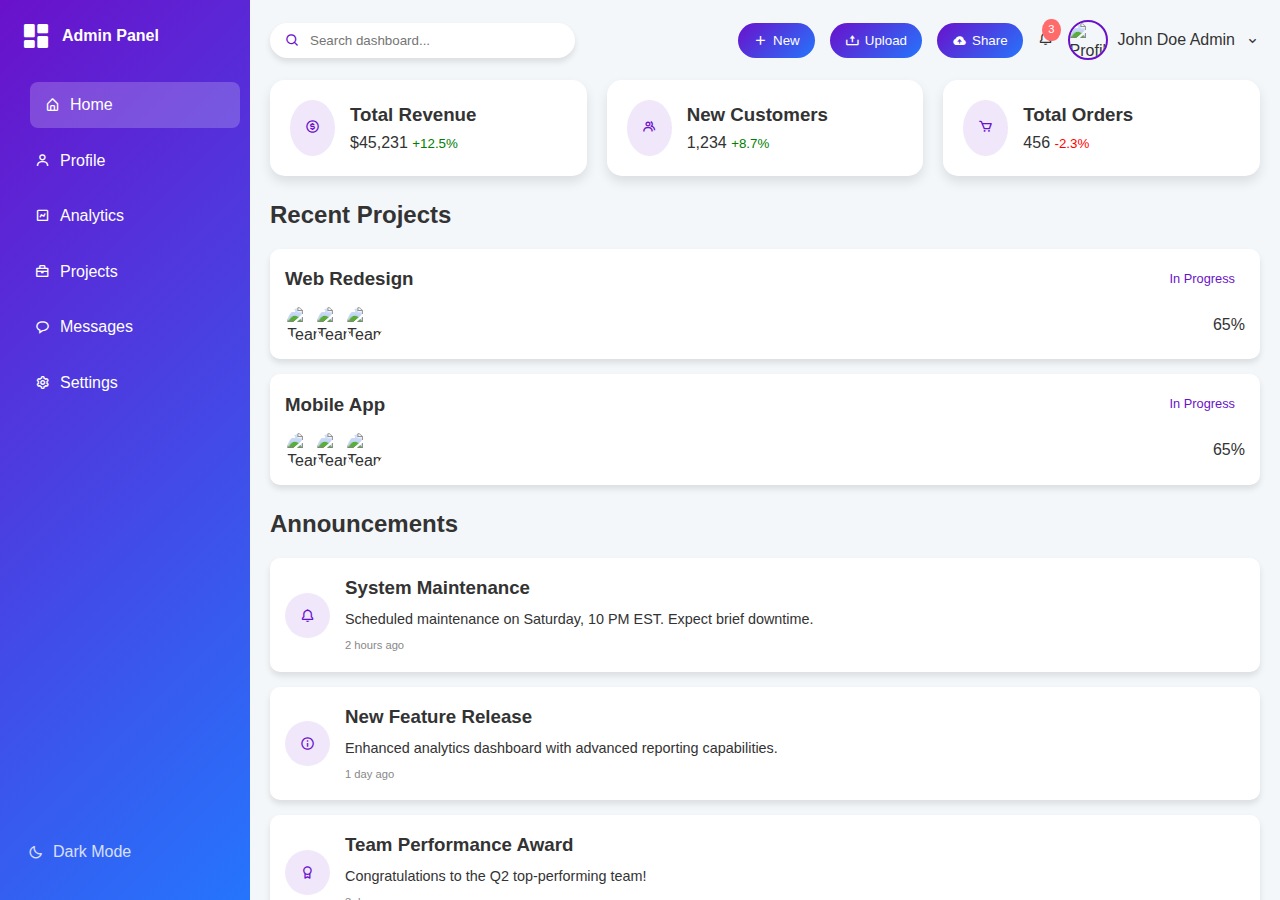
==== index.html @ b75e37fe "Added sidebar navigation menu, header with user's name and options for notifications and actions" ====
<!DOCTYPE html>
<html lang="en">
<head>
    <meta charset="UTF-8">
    <meta name="viewport" content="width=device-width, initial-scale=1.0">
    <title>Admin Dashboard</title>
    <link href='https://unpkg.com/boxicons@2.1.4/css/boxicons.min.css' rel='stylesheet'>
    <link rel="stylesheet" href="./assets/styles/styles.css">
</head>
<body>
    <div class="dashboard-container">
        <!-- Mobile Menu Toggle -->
        <div class="mobile-menu-toggle" aria-label="Open Menu">
            <i class='bx bx-menu'></i>
        </div>

        <!-- Sidebar Navigation -->
        <aside class="sidebar">
            <div class="sidebar-close" aria-label="Close Menu">
                <i id="x-button" class='bx bx-x'></i>
            </div>
            <div class="logo-container">
                <div class="logo">
                    <i class='bx bxs-dashboard'></i>
                    <span>Admin Panel</span>
                </div>
            </div>
            <nav>
                <ul>
                    <li class="active" data-section="home">
                        <a href="#home">
                            <i class='bx bx-home-alt'></i>
                            <span>Home</span>
                        </a>
                    </li>
                    <li data-section="profile">
                        <a href="#profile">
                            <i class='bx bx-user'></i>
                            <span>Profile</span>
                        </a>
                    </li>
                    <li data-section="analytics">
                        <a href="#analytics">
                            <i class='bx bx-chart'></i>
                            <span>Analytics</span>
                        </a>
                    </li>
                    <li data-section="projects">
                        <a href="#projects">
                            <i class='bx bx-briefcase'></i>
                            <span>Projects</span>
                        </a>
                    </li>
                    <li data-section="messages">
                        <a href="#messages">
                            <i class='bx bx-message-rounded'></i>
                            <span>Messages</span>
                        </a>
                    </li>
                    <li data-section="settings">
                        <a href="#settings">
                            <i class='bx bx-cog'></i>
                            <span>Settings</span>
                        </a>
                    </li>
                </ul>
            </nav>
            <div class="sidebar-footer">
                <div class="theme-toggle">
                    <i class='bx bx-moon'></i>
                    <span>Dark Mode</span>
                </div>
            </div>
        </aside>

        <!-- Main Content -->
        <main class="main-content">
            <header>
                <div class="header-left">
                    <div class="search-wrapper">
                        <i class='bx bx-search'></i>
                        <input type="text" placeholder="Search dashboard...">
                    </div>
                </div>
                <div class="header-right">
                    <div class="quick-actions">
                        <button class="action-btn create-btn">
                            <i class='bx bx-plus'></i>
                            <span>New</span>
                        </button>
                        <button class="action-btn create-btn">
                            <i class='bx bx-upload'></i>
                            <span>Upload</span>
                        </button>
                        <button class="action-btn create-btn">
                            <i class='bx bxs-cloud-upload'></i>
                            <span>Share</span>
                        </button>
                        <div class="notifications-wrapper">
                            <div class="notifications-icon">
                                <i class='bx bx-bell'></i>
                                <span class="notification-badge">3</span>
                            </div>
                        </div>
                    </div>
                    <div class="profile-wrapper">
                        <img src="https://images.pexels.com/photos/3609457/pexels-photo-3609457.jpeg?auto=compress&cs=tinysrgb&w=600" alt="Profile" class="profile-img">
                        <div class="profile-details">
                            <span class="profile-name">John Doe</span>
                            <span class="profile-role">Admin</span>
                        </div>
                        <i class='bx bx-chevron-down profile-dropdown'></i>
                    </div>
                </div>
            </header>

            <div class="dashboard-grid">
                <section class="stats-overview">
                    <div class="stat-card">
                        <div class="stat-icon">
                            <i class='bx bx-dollar-circle'></i>
                        </div>
                        <div class="stat-content">
                            <h3>Total Revenue</h3>
                            <span class="stat-number">$45,231</span>
                            <small class="stat-change positive">+12.5%</small>
                        </div>
                    </div>
                    <div class="stat-card">
                        <div class="stat-icon">
                            <i class='bx bx-group'></i>
                        </div>
                        <div class="stat-content">
                            <h3>New Customers</h3>
                            <span class="stat-number">1,234</span>
                            <small class="stat-change positive">+8.7%</small>
                        </div>
                    </div>
                    <div class="stat-card">
                        <div class="stat-icon">
                            <i class='bx bx-cart'></i>
                        </div>
                        <div class="stat-content">
                            <h3>Total Orders</h3>
                            <span class="stat-number">456</span>
                            <small class="stat-change negative">-2.3%</small>
                        </div>
                    </div>
                </section>

                <section class="recent-projects">
                    <h2>Recent Projects</h2>
                    <div class="project-list">
                        <div class="project-card">
                            <div class="project-header">
                                <h3>Web Redesign</h3>
                                <span class="project-status in-progress">In Progress</span>
                            </div>
                            <div class="project-details">
                                <div class="project-team">
                                    <img class="project-team-img" src="https://images.pexels.com/photos/9558713/pexels-photo-9558713.jpeg?auto=compress&cs=tinysrgb&w=600" alt="Team Member">
                                    <img class="project-team-img" src="https://images.pexels.com/photos/5748620/pexels-photo-5748620.jpeg?auto=compress&cs=tinysrgb&w=600" alt="Team Member">
                                    <img class="project-team-img" src="https://images.pexels.com/photos/7946266/pexels-photo-7946266.jpeg?auto=compress&cs=tinysrgb&w=600" alt="Team Member">
                                </div>
                                <div class="project-progress">
                                    <div class="progress-bar" style="width: 65%;"></div>
                                    <span>65%</span>
                                </div>
                            </div>
                        </div>
                        <div class="project-card">
                            <div class="project-header">
                                <h3>Mobile App</h3>
                                <span class="project-status in-progress">In Progress</span>
                            </div>
                            <div class="project-details">
                                <div class="project-team">
                                    <img class="project-team-img" src="https://images.pexels.com/photos/9558713/pexels-photo-9558713.jpeg?auto=compress&cs=tinysrgb&w=600" alt="Team Member">
                                    <img class="project-team-img" src="https://images.pexels.com/photos/5748620/pexels-photo-5748620.jpeg?auto=compress&cs=tinysrgb&w=600" alt="Team Member">
                                    <img class="project-team-img" src="https://images.pexels.com/photos/7946266/pexels-photo-7946266.jpeg?auto=compress&cs=tinysrgb&w=600" alt="Team Member">
                                </div>
                                <div class="project-progress">
                                    <div class="progress-bar" style="width: 65%;"></div>
                                    <span>65%</span>
                                </div>
                            </div>
                        </div>
                        <!-- More project cards -->
                    </div>
                </section>

                <section class="announcements">
                    <h2>Announcements</h2>
                    <div class="announcements-list">
                        <div class="announcement-card">
                            <div class="announcement-icon">
                                <i class='bx bx-bell'></i>
                            </div>
                            <div class="announcement-content">
                                <h3>System Maintenance</h3>
                                <p>Scheduled maintenance on Saturday, 10 PM EST. Expect brief downtime.</p>
                                <small>2 hours ago</small>
                            </div>
                        </div>
                        <div class="announcement-card">
                            <div class="announcement-icon">
                                <i class='bx bx-info-circle'></i>
                            </div>
                            <div class="announcement-content">
                                <h3>New Feature Release</h3>
                                <p>Enhanced analytics dashboard with advanced reporting capabilities.</p>
                                <small>1 day ago</small>
                            </div>
                        </div>
                        <div class="announcement-card">
                            <div class="announcement-icon">
                                <i class='bx bx-award'></i>
                            </div>
                            <div class="announcement-content">
                                <h3>Team Performance Award</h3>
                                <p>Congratulations to the Q2 top-performing team!</p>
                                <small>3 days ago</small>
                            </div>
                        </div>
                    </div>
                </section>

                <section class="trending-items">
                    <h2>Trending Items</h2>
                    <div class="trending-list">
                        <div class="trending-card">
                            <img src="https://images.pexels.com/photos/12899524/pexels-photo-12899524.jpeg?auto=compress&cs=tinysrgb&w=600" alt="Trending Item" class="trending-image">
                            <div class="trending-details">
                                <h3>UX Design Course</h3>
                                <p>Most viewed learning resource this week</p>
                                <div class="trending-stats">
                                    <span><i class='bx bx-show'></i> 5.2K Views</span>
                                    <span><i class='bx bx-like'></i> 1.8K Likes</span>
                                </div>
                            </div>
                        </div>
                        <div class="trending-card">
                            <img src="https://images.pexels.com/photos/7974/pexels-photo.jpg?auto=compress&cs=tinysrgb&w=600" alt="Trending Item" class="trending-image">
                            <div class="trending-details">
                                <h3>Marketing Report</h3>
                                <p>Highest engagement this month</p>
                                <div class="trending-stats">
                                    <span><i class='bx bx-show'></i> 3.7K Views</span>
                                    <span><i class='bx bx-like'></i> 1.2K Likes</span>
                                </div>
                            </div>
                        </div>
                    </div>
                </section>
            </div>
        </main>
    </div>

    <script src="./assets/js/script.js"></script>
</body>
</html>
---- assets/styles/styles.css ----
:root {
  /* Color Palette */
  --primary-color: #6a11cb;
  --secondary-color: #2575fc;
  --accent-color: #ff6b6b;
  --bg-light: #f4f7fa;
  --bg-dark: #121212;
  --text-light: #333;
  --text-dark: #f0f0f0;
  --card-bg-light: white;
  --card-bg-dark: #1e1e1e;
  --border-color: #e0e0e0;
  
  /* Transitions */
  --transition-speed: 0.3s;
}

/* Reset and Base Styles */
* {
  margin: 0;
  padding: 0;
  box-sizing: border-box;
  outline: none;
  transition: all var(--transition-speed) ease;
}

body {
  font-family: 'Inter', 'Arial', sans-serif;
  background-color: var(--bg-light);
  color: var(--text-light);
  line-height: 1.6;
  overflow-x: hidden;
}

body.dark-mode {
  background-color: var(--bg-dark);
  color: var(--text-dark);
}

/* Dashboard Container */
.dashboard-container {
  display: grid;
  grid-template-columns: 250px 1fr;
  height: 100vh;
  max-width: 1920px;
  margin: 0 auto;
  overflow: hidden;
}

#x-button {
  font-size: 25px;
}

/* Mobile Menu Toggle */
.mobile-menu-toggle {
  display: none;
  position: fixed;
  top: 15px;
  left: 15px;
  z-index: 1100;
  background: linear-gradient(135deg, var(--primary-color), var(--secondary-color));
  color: white;
  padding: 12px;
  border-radius: 50%;
  box-shadow: 0 4px 6px rgba(0,0,0,0.2);
  cursor: pointer;
  transition: all var(--transition-speed) ease;
}

.mobile-menu-toggle:hover {
  transform: rotate(90deg);
  box-shadow: 0 6px 8px rgba(0,0,0,0.3);
}

/* Sidebar */
.sidebar {
  background: linear-gradient(135deg, var(--primary-color), var(--secondary-color));
  color: white;
  padding: 20px;
  display: flex;
  flex-direction: column;
  position: relative;
  transition: all var(--transition-speed) ease;
}

.sidebar-close {
  display: none;
  position: absolute;
  top: 15px;
  right: 15px;
  color: white;
  cursor: pointer;
  font-size: 1.5rem;
}

.logo-container {
  margin-bottom: 30px;
  display: flex;
  align-items: center;
}

.logo {
  display: flex;
  align-items: center;
  gap: 10px;
  font-weight: bold;
}

.logo i {
  font-size: 2rem;
}

/* Sidebar Navigation */
.sidebar nav ul {
  list-style: none;
  display: flex;
  flex-direction: column;
  gap: 10px;
}

.sidebar nav ul li {
  transition: all var(--transition-speed) ease;
}

.sidebar nav ul li a {
  display: flex;
  align-items: center;
  gap: 10px;
  color: white;
  text-decoration: none;
  padding: 10px 15px;
  border-radius: 8px;
  transition: all var(--transition-speed) ease;
}

.sidebar nav ul li.active a,
.sidebar nav ul li a:hover {
  background: rgba(255,255,255,0.2);
  transform: translateX(10px);
}

.sidebar-footer {
  margin-top: auto;
  padding: 15px 0;
  margin-left: 0.5rem;
}

.theme-toggle {
  display: flex;
  align-items: center;
  gap: 10px;
  cursor: pointer;
  opacity: 0.8;
  transition: opacity var(--transition-speed) ease;
}

.theme-toggle:hover {
  opacity: 1;
}

/* Main Content */
.main-content {
  background-color: var(--bg-light);
  padding: 20px;
  overflow-x: hidden;
}

/* Header */
header {
  display: flex;
  justify-content: space-between;
  align-items: center;
  margin-bottom: 20px;
  gap: 20px;
}

.header-left, .header-right {
  display: flex;
  align-items: center;
  gap: 15px;
}

.search-wrapper {
  display: flex;
  align-items: center;
  background: white;
  border-radius: 30px;
  padding: 10px 15px;
  box-shadow: 0 4px 6px rgba(0,0,0,0.1);
}

.search-wrapper i {
  margin-right: 10px;
  color: var(--primary-color);
}

.search-wrapper input {
  border: none;
  width: 250px;
}

.quick-actions {
  display: flex;
  align-items: center;
  flex-wrap: wrap;
  justify-content: center;
  gap: 15px;
  max-width: 600px;
  margin: 0 auto;
}

.create-btn {
  display: flex;
  align-items: center;
  gap: 5px;
  background: linear-gradient(135deg, var(--primary-color), var(--secondary-color));
  color: white;
  border: none;
  padding: 10px 15px;
  border-radius: 30px;
  cursor: pointer;
  transition: transform var(--transition-speed) ease;
}

.create-btn:hover {
  transform: translateY(-5px);
}

.bx {
  font-size: 15px;
}

.notifications-wrapper {
  position: relative;
}

.notifications-icon {
  position: relative;
  cursor: pointer;
}

.notification-badge {
  position: absolute;
  top: -8px;
  right: -8px;
  background-color: var(--accent-color);
  color: white;
  border-radius: 50%;
  padding: 2px 6px;
  font-size: 0.7rem;
}

.profile-wrapper {
  display: flex;
  align-items: center;
  gap: 10px;
  cursor: pointer;
}

.profile-img {
  border-radius: 50%;
  border: 2px solid var(--primary-color);
  width: 40px;
  height: 40px;
}

/* Dashboard Grid */
.dashboard-grid {
  display: grid;
  gap: 20px;
}

.stats-overview {
  display: grid;
  grid-template-columns: repeat(auto-fit, minmax(250px, 1fr));
  gap: 20px;
}

.stat-card {
  background: white;
  border-radius: 15px;
  padding: 20px;
  display: flex;
  align-items: center;
  gap: 15px;
  box-shadow: 0 6px 12px rgba(0,0,0,0.1);
  transition: transform var(--transition-speed) ease;
}

.stat-card:hover {
  transform: translateY(-10px);
}

.stat-icon {
  background: rgba(106, 17, 203, 0.1);
  color: var(--primary-color);
  padding: 15px;
  border-radius: 50%;
}

.stat-content {
  flex-grow: 1;
}

.stat-change.positive {
  color: green;
}

.stat-change.negative {
  color: red;
}

/* Recent Projects */
.recent-projects h2 {
  margin-bottom: 15px;
}

.project-list {
  display: grid;
  gap: 15px;
}

.project-card {
  background: white;
  border-radius: 10px;
  padding: 15px;
  box-shadow: 0 4px 6px rgba(0,0,0,0.1);
  transition: transform var(--transition-speed) ease;
}

.project-card:hover {
  transform: translateY(-10px);
}

.project-header {
  display: flex;
  justify-content: space-between;
  align-items: center;
  margin-bottom: 10px;
}

.project-status {
  padding: 5px 10px;
  border-radius: 20px;
  font-size: 0.8rem;
}

.project-status.in-progress {
  background-color: rgba(var(--primary-color), 0.1);
  color: var(--primary-color);
}

.project-details {
  display: flex;
  justify-content: space-between;
  align-items: center;
}

.project-team {
  display: flex;
}

.project-team img {
  border-radius: 50%;
  margin-right: -10px;
  border: 2px solid white;
}

.project-team-img {
  border-radius: 50%;
  margin-right: -10px;
  border: 2px solid white;
  width: 40px;
  height: 40px;
}

.project-progress {
  display: flex;
  align-items: center;
  gap: 10px;
}

.project-progress .progress-bar {
  width: 100px;
  height: 5px;
  background: var(--bg-light);
  border-radius: 10px;
  overflow: hidden;
}

.project-progress .progress-bar::after {
  content: '';
  display: block;
  height: 100%;
  background: linear-gradient(135deg, var(--primary-color), var(--secondary-color));
}

/* Announcements Section */
.announcements h2,
.trending-items h2 {
  margin-bottom: 15px;
}

.announcements-list,
.trending-list {
  display: grid;
  gap: 15px;
}

.announcement-card {
  background: white;
  border-radius: 10px;
  padding: 15px;
  display: flex;
  align-items: center;
  gap: 15px;
  box-shadow: 0 4px 6px rgba(0,0,0,0.1);
  transition: transform var(--transition-speed) ease;
}

.announcement-card:hover {
  transform: translateY(-10px);
}

.announcement-icon {
  background: rgba(106, 17, 203, 0.1);
  color: var(--primary-color);
  padding: 15px;
  border-radius: 50%;
  display: flex;
  align-items: center;
  justify-content: center;
}

.announcement-content h3 {
  margin-bottom: 5px;
}

.announcement-content p {
  color: var(--text-light);
  font-size: 0.9rem;
}

.announcement-content small {
  color: #888;
  font-size: 0.7rem;
}

/* Trending Items Section */
.trending-card {
  background: white;
  border-radius: 10px;
  display: flex;
  align-items: center;
  gap: 15px;
  padding: 15px;
  box-shadow: 0 4px 6px rgba(0,0,0,0.1);
  transition: transform var(--transition-speed) ease;
}

.trending-card:hover {
  transform: translateY(-10px);
}

.trending-image {
  width: 80px;
  height: 80px;
  object-fit: cover;
  border-radius: 10px;
}

.trending-details h3 {
  margin-bottom: 5px;
}

.trending-details p {
  color: var(--text-light);
  font-size: 0.9rem;
  margin-bottom: 10px;
}

.trending-stats {
  display: flex;
  gap: 15px;
  color: #888;
  font-size: 0.8rem;
}

.trending-stats span {
  display: flex;
  align-items: center;
  gap: 5px;
}

.trending-stats i {
  color: var(--primary-color);
}

/* Responsive adjustments */
@media screen and (max-width: 1024px) {
  .dashboard-grid {
    grid-template-columns: 1fr;
  }
}

/* Responsive Design */
@media screen and (max-width: 1024px) {
  .dashboard-container {
    grid-template-columns: 1fr;
  }

  .sidebar {
    position: fixed;
    top: 0;
    left: -250px;
    width: 250px;
    height: 100vh;
    z-index: 1000;
    transition: left var(--transition-speed) ease;
  }

  .sidebar.active {
    left: 0;
  }

  .mobile-menu-toggle {
    display: block;
  }

  .sidebar-close {
    display: block;
  }

  header {
    flex-direction: column;
    align-items: stretch;
  }

  .header-right {
    flex-wrap: wrap;
    justify-content: space-between;
  }

  .search-wrapper input {
    width: 100%;
  }
  
  .search-wrapper {
    margin-left: 60px;
  }
}

/* Additional Animations */
@keyframes fadeIn {
  from { opacity: 0; transform: translateY(-20px); }
  to { opacity: 1; transform: translateY(0); }
}

@keyframes slideIn {
  from { opacity: 0; transform: translateX(-50px); }
  to { opacity: 1; transform: translateX(0); }
}
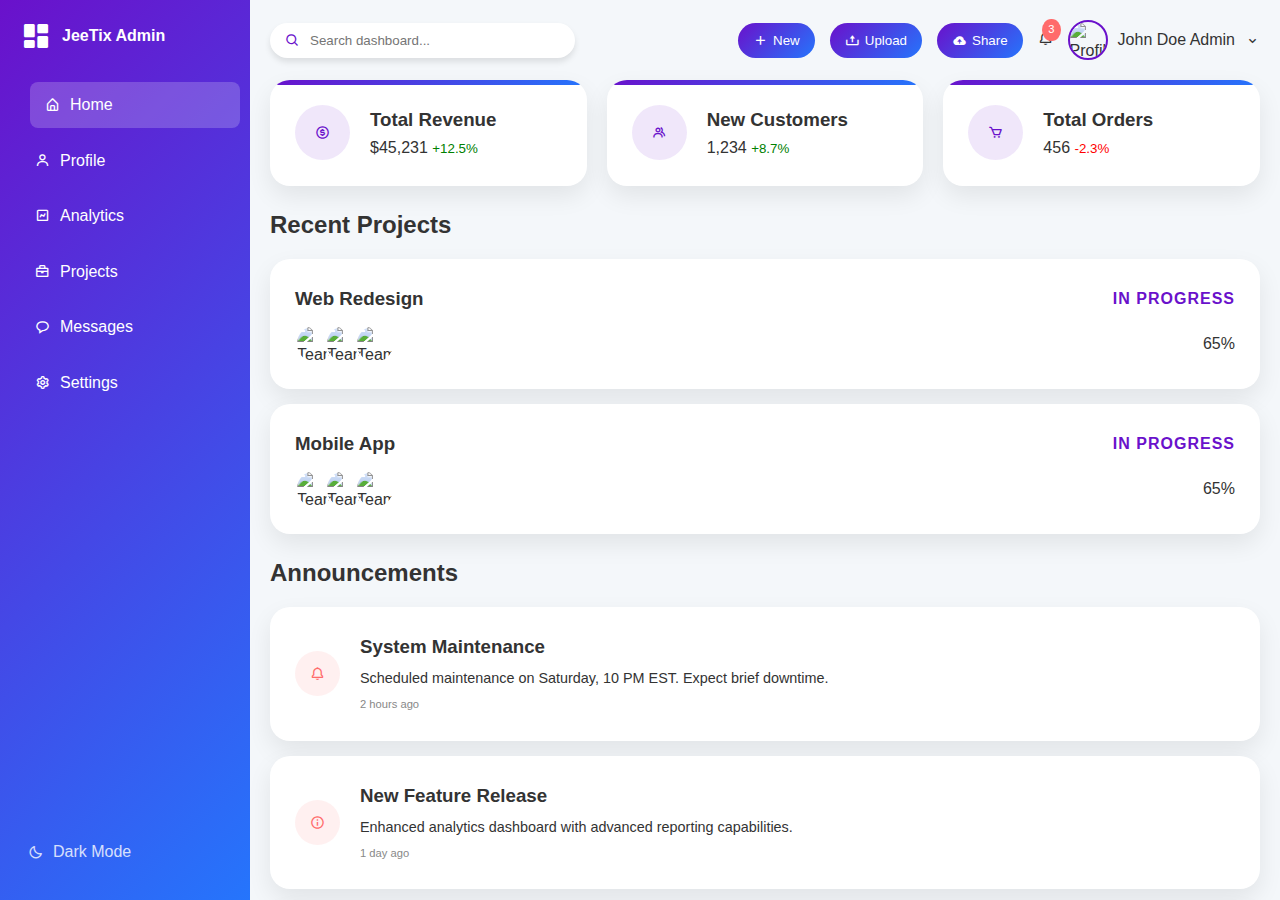
==== commit 19aed5f4: "Added the form" ====
--- a/index.html
+++ b/index.html
@@ -3,7 +3,7 @@
 <head>
     <meta charset="UTF-8">
     <meta name="viewport" content="width=device-width, initial-scale=1.0">
-    <title>Admin Dashboard</title>
+    <title>JeeTix Admin Dashboard</title>
     <link href='https://unpkg.com/boxicons@2.1.4/css/boxicons.min.css' rel='stylesheet'>
     <link rel="stylesheet" href="./assets/styles/styles.css">
 </head>
@@ -22,7 +22,7 @@
             <div class="logo-container">
                 <div class="logo">
                     <i class='bx bxs-dashboard'></i>
-                    <span>Admin Panel</span>
+                    <span>JeeTix Admin</span>
                 </div>
             </div>
             <nav>
@@ -84,11 +84,11 @@
                 </div>
                 <div class="header-right">
                     <div class="quick-actions">
-                        <button class="action-btn create-btn">
+                        <button class="action-btn create-btn" onclick="window.location.href='form.html'">
                             <i class='bx bx-plus'></i>
                             <span>New</span>
                         </button>
-                        <button class="action-btn create-btn">
+                        <button class="action-btn create-btn" onclick="window.location.href='form.html'">
                             <i class='bx bx-upload'></i>
                             <span>Upload</span>
                         </button>
--- a/assets/styles/styles.css
+++ b/assets/styles/styles.css
@@ -10,7 +10,34 @@
   --card-bg-light: white;
   --card-bg-dark: #1e1e1e;
   --border-color: #e0e0e0;
+  --primary-gradient: linear-gradient(135deg, #6a11cb 0%, #2575fc 100%);
+  --secondary-gradient: linear-gradient(135deg, #ff6b6b 0%, #ff8c42 100%);
+  --card-shadow-light: 0 10px 25px rgba(0,0,0,0.08);
+  --card-shadow-dark: 0 15px 35px rgba(0,0,0,0.15);
+
+  --card-hover-transform: scale(1.03);
   
+  /* Dark Mode Color Palette */
+  --bg-dark-primary: #121212;
+  --bg-dark-secondary: #1e1e1e;
+  --bg-dark-tertiary: #2c2c2c;
+  
+  /* Sophisticated Gradient Colors */
+  --primary-gradient-dark: linear-gradient(135deg, #8a2be2 0%, #4b0082 100%);
+  --secondary-gradient-dark: linear-gradient(135deg, #ff4757 0%, #ff6b6b 100%);
+  
+  /* Text Colors */
+  --text-dark: #e0e0e0;
+  --text-dark-muted: #a0a0a0;
+  
+  /* Accent Colors */
+  --accent-dark-purple: #6a11cb;
+  --accent-dark-blue: #2575fc;
+  --accent-dark-red: #ff6b6b;
+  
+  /* Shadow and Depth */
+  --shadow-dark: 0 15px 35px rgba(0,0,0,0.2);
+
   /* Transitions */
   --transition-speed: 0.3s;
 }
@@ -32,9 +59,201 @@
   overflow-x: hidden;
 }
 
+/* Global Dark Mode Styles */
 body.dark-mode {
+  background-color: var(--bg-dark-primary);
+  color: var(--text-dark);
+  transition: background-color 0.3s ease, color 0.3s ease;
+}
+
+body.dark-mode * {
+  scrollbar-width: thin;
+  scrollbar-color: rgba(255,255,255,0.2) transparent;
+}
+
+body.dark-mode *::-webkit-scrollbar {
+  width: 8px;
+}
+
+body.dark-mode *::-webkit-scrollbar-thumb {
+  background-color: rgba(255,255,255,0.2);
+  border-radius: 10px;
+}
+
+/* Dark Mode Specific Styles */
+body.dark-mode .dashboard-container {
   background-color: var(--bg-dark);
-  color: var(--text-dark);
+}
+
+/* Sidebar Dark Mode */
+body.dark-mode .sidebar {
+  background: var(--bg-dark-secondary);
+  box-shadow: var(--shadow-dark);
+}
+
+body.dark-mode .sidebar nav ul li a {
+  color: var(--text-dark);
+  transition: all 0.3s ease;
+}
+
+body.dark-mode .sidebar nav ul li.active a,
+body.dark-mode .sidebar nav ul li a:hover {
+  background: rgba(255,255,255,0.1);
+  transform: translateX(10px);
+}
+
+/* Header Dark Mode */
+body.dark-mode .main-content {
+  background-color: var(--bg-dark-primary);
+}
+
+body.dark-mode header {
+  background-color: transparent;
+}
+
+/* Search Wrapper */
+body.dark-mode .search-wrapper {
+  background-color: var(--bg-dark-secondary);
+  border: 1px solid var(--bg-dark-tertiary);
+  box-shadow: var(--shadow-dark);
+}
+
+body.dark-mode .search-wrapper input {
+  background-color: var(--bg-dark-secondary);
+  color: var(--text-dark);
+}
+
+body.dark-mode .search-wrapper i {
+  color: var(--accent-dark-blue);
+}
+
+/* Buttons Dark Mode */
+body.dark-mode .create-btn {
+  background: var(--secondary-gradient-dark);
+  transition: transform 0.3s ease;
+}
+
+body.dark-mode .create-btn:hover {
+  transform: translateY(-7px) scale(1.05);
+}
+
+body.dark-mode .notification-badge {
+  background-color: var(--accent-dark-red);
+  color: var(--text-dark);
+}
+
+/* Profile Wrapper Dark Mode */
+body.dark-mode .profile-wrapper {
+  color: var(--text-dark);
+}
+
+body.dark-mode .profile-wrapper .profile-name {
+  color: var(--text-dark);
+}
+
+body.dark-mode .profile-wrapper .profile-role {
+  color: var(--text-dark-muted);
+}
+
+/* Cards Dark Mode */
+body.dark-mode .stat-card,
+body.dark-mode .project-card,
+body.dark-mode .announcement-card,
+body.dark-mode .trending-card {
+  background-color: var(--bg-dark-secondary);
+  color: var(--text-dark);
+  border: 1px solid var(--bg-dark-tertiary);
+  box-shadow: var(--shadow-dark);
+  transition: all 0.4s cubic-bezier(0.175, 0.885, 0.32, 1.275);
+}
+
+body.dark-mode .stat-card:hover,
+body.dark-mode .project-card:hover,
+body.dark-mode .announcement-card:hover,
+body.dark-mode .trending-card:hover {
+  transform: scale(1.03);
+  box-shadow: 0 20px 40px rgba(0,0,0,0.3);
+}
+
+/* Stat Icons */
+body.dark-mode .stat-icon {
+  background: rgba(138, 45, 226, 0.1);
+  color: #8a2be2;
+  transition: transform 0.3s ease;
+}
+
+body.dark-mode .stat-icon:hover {
+  transform: rotate(360deg) scale(1.1);
+}
+
+body.dark-mode .announcement-icon {
+  background: rgba(255, 71, 87, 0.1);
+  color: #ff4757;
+}
+
+body.dark-mode .project-status {
+  color: #8e2de2;
+}
+
+body.dark-mode .project-progress .progress-bar {
+  background: rgba(255,255,255,0.1);
+}
+
+body.dark-mode .project-progress .progress-bar::after {
+  background: var(--primary-gradient-dark);
+}
+
+/* Text Adaptations */
+body.dark-mode h2,
+body.dark-mode h3 {
+  color: var(--text-dark);
+}
+
+body.dark-mode p,
+body.dark-mode small {
+  color: var(--text-dark-muted);
+}
+
+/* Theme Toggle Styling */
+body.dark-mode .theme-toggle {
+  color: var(--text-dark);
+}
+
+body.dark-mode .theme-toggle i {
+  color: #f1c40f;
+  animation: moonGlow 2s infinite alternate;
+}
+
+/* Additional Dark Mode Refinements */
+body.dark-mode .mobile-menu-toggle {
+  background: var(--bg-dark-secondary);
+}
+
+/* Animations */
+@keyframes moonGlow {
+  from { text-shadow: 0 0 5px #f1c40f; }
+  to { text-shadow: 0 0 15px #f1c40f, 0 0 25px #f1c40f; }
+}
+
+/* Highlight and Selection */
+body.dark-mode ::selection {
+  background-color: rgba(138, 45, 226, 0.3);
+  color: var(--text-dark);
+}
+
+/* Responsive Adjustments */
+@media screen and (max-width: 1024px) {
+  body.dark-mode .sidebar {
+    background: var(--bg-dark-secondary);
+  }
+}
+
+/* Transition for Smooth Mode Switching */
+body, 
+body.dark-mode {
+  transition: 
+    background-color 0.3s ease,
+    color 0.3s ease;
 }
 
 /* Dashboard Container */
@@ -172,6 +391,7 @@
   align-items: center;
   margin-bottom: 20px;
   gap: 20px;
+  background: transparent;
 }
 
 .header-left, .header-right {
@@ -207,6 +427,10 @@
   gap: 15px;
   max-width: 600px;
   margin: 0 auto;
+}
+
+.new-form-link {
+  text-decoration: none;
 }
 
 .create-btn {
@@ -278,24 +502,45 @@
 
 .stat-card {
   background: white;
-  border-radius: 15px;
-  padding: 20px;
-  display: flex;
-  align-items: center;
-  gap: 15px;
-  box-shadow: 0 6px 12px rgba(0,0,0,0.1);
-  transition: transform var(--transition-speed) ease;
+  border-radius: 20px;
+  padding: 25px;
+  display: flex;
+  align-items: center;
+  gap: 20px;
+  box-shadow: var(--card-shadow-light);
+  position: relative;
+  overflow: hidden;
+  transition: all 0.4s cubic-bezier(0.175, 0.885, 0.32, 1.275);
+}
+
+.stat-card::before {
+  content: '';
+  position: absolute;
+  top: 0;
+  left: 0;
+  width: 100%;
+  height: 5px;
+  background: var(--primary-gradient);
 }
 
 .stat-card:hover {
-  transform: translateY(-10px);
+  transform: var(--card-hover-transform);
+  box-shadow: var(--card-shadow-dark);
 }
 
 .stat-icon {
   background: rgba(106, 17, 203, 0.1);
   color: var(--primary-color);
-  padding: 15px;
+  padding: 20px;
   border-radius: 50%;
+  display: flex;
+  align-items: center;
+  justify-content: center;
+  transition: all 0.3s ease;
+}
+
+.stat-card:hover .stat-icon {
+  transform: rotate(360deg);
 }
 
 .stat-content {
@@ -322,27 +567,61 @@
 
 .project-card {
   background: white;
+  border-radius: 20px;
+  padding: 25px;
+  box-shadow: var(--card-shadow-light);
+  position: relative;
+  overflow: hidden;
+  transition: all 0.4s cubic-bezier(0.175, 0.885, 0.32, 1.275);
+}
+
+.project-card::after {
+  content: '';
+  position: absolute;
+  bottom: 0;
+  left: 0;
+  width: 100%;
+  height: 5px;
+  background: var(--primary-gradient);
+  transform: scaleX(0);
+  transform-origin: right;
+  transition: transform 0.3s ease;
+}
+
+.project-card:hover {
+  transform: var(--card-hover-transform);
+  box-shadow: var(--card-shadow-dark);
+}
+
+.project-header {
+  display: flex;
+  justify-content: space-between;
+  align-items: center;
+  margin-bottom: 10px;
+}
+
+.project-card:hover::after {
+  transform: scaleX(1);
+  transform-origin: left;
+}
+
+.project-status {
+  font-weight: 600;
+  text-transform: uppercase;
+  letter-spacing: 1px;
+}
+
+.project-progress .progress-bar {
+  background: var(--bg-light);
+  height: 8px;
   border-radius: 10px;
-  padding: 15px;
-  box-shadow: 0 4px 6px rgba(0,0,0,0.1);
-  transition: transform var(--transition-speed) ease;
-}
-
-.project-card:hover {
-  transform: translateY(-10px);
-}
-
-.project-header {
-  display: flex;
-  justify-content: space-between;
-  align-items: center;
-  margin-bottom: 10px;
-}
-
-.project-status {
-  padding: 5px 10px;
-  border-radius: 20px;
-  font-size: 0.8rem;
+  overflow: hidden;
+  box-shadow: inset 0 2px 4px rgba(0,0,0,0.1);
+}
+
+.project-progress .progress-bar::after {
+  background: var(--primary-gradient);
+  transition: width 0.5s cubic-bezier(0.65, 0.05, 0.36, 1);
 }
 
 .project-status.in-progress {
@@ -409,27 +688,53 @@
 
 .announcement-card {
   background: white;
-  border-radius: 10px;
-  padding: 15px;
-  display: flex;
-  align-items: center;
-  gap: 15px;
-  box-shadow: 0 4px 6px rgba(0,0,0,0.1);
-  transition: transform var(--transition-speed) ease;
+  border-radius: 20px;
+  padding: 25px;
+  display: flex;
+  align-items: center;
+  gap: 20px;
+  box-shadow: var(--card-shadow-light);
+  position: relative;
+  overflow: hidden;
+  transition: all 0.4s cubic-bezier(0.175, 0.885, 0.32, 1.275);
+}
+
+.announcement-card::before {
+  content: '';
+  position: absolute;
+  top: 0;
+  left: 0;
+  width: 100%;
+  height: 5px;
+  background: var(--secondary-gradient);
+  transform: scaleX(0);
+  transform-origin: right;
+  transition: transform 0.3s ease;
 }
 
 .announcement-card:hover {
-  transform: translateY(-10px);
+  transform: var(--card-hover-transform);
+  box-shadow: var(--card-shadow-dark);
+}
+
+.announcement-card:hover::before {
+  transform: scaleX(1);
+  transform-origin: left;
 }
 
 .announcement-icon {
-  background: rgba(106, 17, 203, 0.1);
-  color: var(--primary-color);
+  background: rgba(255, 107, 107, 0.1);
+  color: var(--accent-color);
   padding: 15px;
   border-radius: 50%;
   display: flex;
   align-items: center;
   justify-content: center;
+  transition: all 0.3s ease;
+}
+
+.announcement-card:hover .announcement-icon {
+  transform: scale(1.1) rotate(360deg);
 }
 
 .announcement-content h3 {
@@ -449,24 +754,50 @@
 /* Trending Items Section */
 .trending-card {
   background: white;
-  border-radius: 10px;
-  display: flex;
-  align-items: center;
-  gap: 15px;
-  padding: 15px;
-  box-shadow: 0 4px 6px rgba(0,0,0,0.1);
-  transition: transform var(--transition-speed) ease;
+  border-radius: 20px;
+  display: flex;
+  align-items: center;
+  gap: 20px;
+  padding: 25px;
+  box-shadow: var(--card-shadow-light);
+  position: relative;
+  overflow: hidden;
+  transition: all 0.4s cubic-bezier(0.175, 0.885, 0.32, 1.275);
+}
+
+.trending-card::after {
+  content: '';
+  position: absolute;
+  bottom: 0;
+  left: 0;
+  width: 100%;
+  height: 5px;
+  background: var(--secondary-gradient);
+  transform: scaleX(0);
+  transform-origin: right;
+  transition: transform 0.3s ease;
 }
 
 .trending-card:hover {
-  transform: translateY(-10px);
+  transform: var(--card-hover-transform);
+  box-shadow: var(--card-shadow-dark);
+}
+
+.trending-card:hover::after {
+  transform: scaleX(1);
+  transform-origin: left;
 }
 
 .trending-image {
   width: 80px;
   height: 80px;
   object-fit: cover;
-  border-radius: 10px;
+  transition: transform 0.4s ease;
+  border-radius: 15px;
+}
+
+.trending-card:hover .trending-image {
+  transform: scale(1.1) rotate(5deg);
 }
 
 .trending-details h3 {
@@ -495,6 +826,33 @@
 .trending-stats i {
   color: var(--primary-color);
 }
+
+/* Dark Mode Adaptations */
+body.dark-mode {
+  .stat-card,
+  .project-card,
+  .announcement-card,
+  .trending-card {
+    background-color: var(--card-bg-dark);
+    color: var(--text-dark);
+    box-shadow: 0 10px 25px rgba(0,0,0,0.3);
+  }
+}
+
+/* Subtle Animations */
+@keyframes cardAnimation {
+  0% { opacity: 0; transform: translateY(20px); }
+  100% { opacity: 1; transform: translateY(0); }
+}
+
+.dashboard-grid > section > * {
+  animation: cardAnimation 0.6s ease-out;
+  animation-fill-mode: backwards;
+}
+
+.dashboard-grid > section > *:nth-child(2) { animation-delay: 0.1s; }
+.dashboard-grid > section > *:nth-child(3) { animation-delay: 0.2s; }
+.dashboard-grid > section > *:nth-child(4) { animation-delay: 0.3s; }
 
 /* Responsive adjustments */
 @media screen and (max-width: 1024px) {
@@ -559,4 +917,109 @@
 @keyframes slideIn {
   from { opacity: 0; transform: translateX(-50px); }
   to { opacity: 1; transform: translateX(0); }
+}
+
+/* Form Specific Styles */
+.form-container {
+  max-width: 600px;
+  margin: 50px auto;
+  background: white;
+  border-radius: 20px;
+  padding: 30px;
+  box-shadow: var(--card-shadow-light);
+  transition: all 0.4s cubic-bezier(0.175, 0.885, 0.32, 1.275);
+}
+
+body.dark-mode .form-container {
+  background: var(--bg-dark-secondary);
+  box-shadow: var(--shadow-dark);
+}
+
+.form-page {
+  display: none;
+  animation: fadeIn 0.5s ease-out;
+}
+
+.form-page.active {
+  display: block;
+}
+
+.form-group {
+  margin-bottom: 20px;
+}
+
+.form-group label {
+  display: block;
+  margin-bottom: 10px;
+  font-weight: 600;
+}
+
+.form-control {
+  width: 100%;
+  padding: 12px 15px;
+  border: 1px solid var(--border-color);
+  border-radius: 8px;
+  transition: all 0.3s ease;
+}
+
+.form-control:focus {
+  border-color: var(--primary-color);
+  box-shadow: 0 0 0 3px rgba(106, 17, 203, 0.1);
+}
+
+body.dark-mode .form-control {
+  background-color: var(--bg-dark-tertiary);
+  border-color: var(--bg-dark-tertiary);
+  color: var(--text-dark);
+}
+
+.error-message {
+  color: var(--accent-color);
+  font-size: 0.8rem;
+  margin-top: 5px;
+  animation: slideIn 0.3s ease-out;
+}
+
+.form-navigation {
+  display: flex;
+  justify-content: space-between;
+  margin-top: 20px;
+}
+
+.form-btn {
+  background: var(--primary-gradient);
+  color: white;
+  border: none;
+  padding: 12px 20px;
+  border-radius: 30px;
+  cursor: pointer;
+  transition: transform 0.3s ease;
+}
+
+.form-btn:hover {
+  transform: translateY(-5px);
+}
+
+body.dark-mode .form-btn {
+  background: var(--primary-gradient-dark);
+}
+
+#submissionSummary {
+  margin-top: 30px;
+  padding: 20px;
+  background: var(--bg-light);
+  border-radius: 15px;
+  animation: fadeIn 0.5s ease-out;
+}
+
+body.dark-mode #submissionSummary {
+  background: var(--bg-dark-secondary);
+  color: var(--text-dark);
+}
+
+@media screen and (max-width: 768px) {
+  .form-container {
+      width: 90%;
+      padding: 20px;
+  }
 }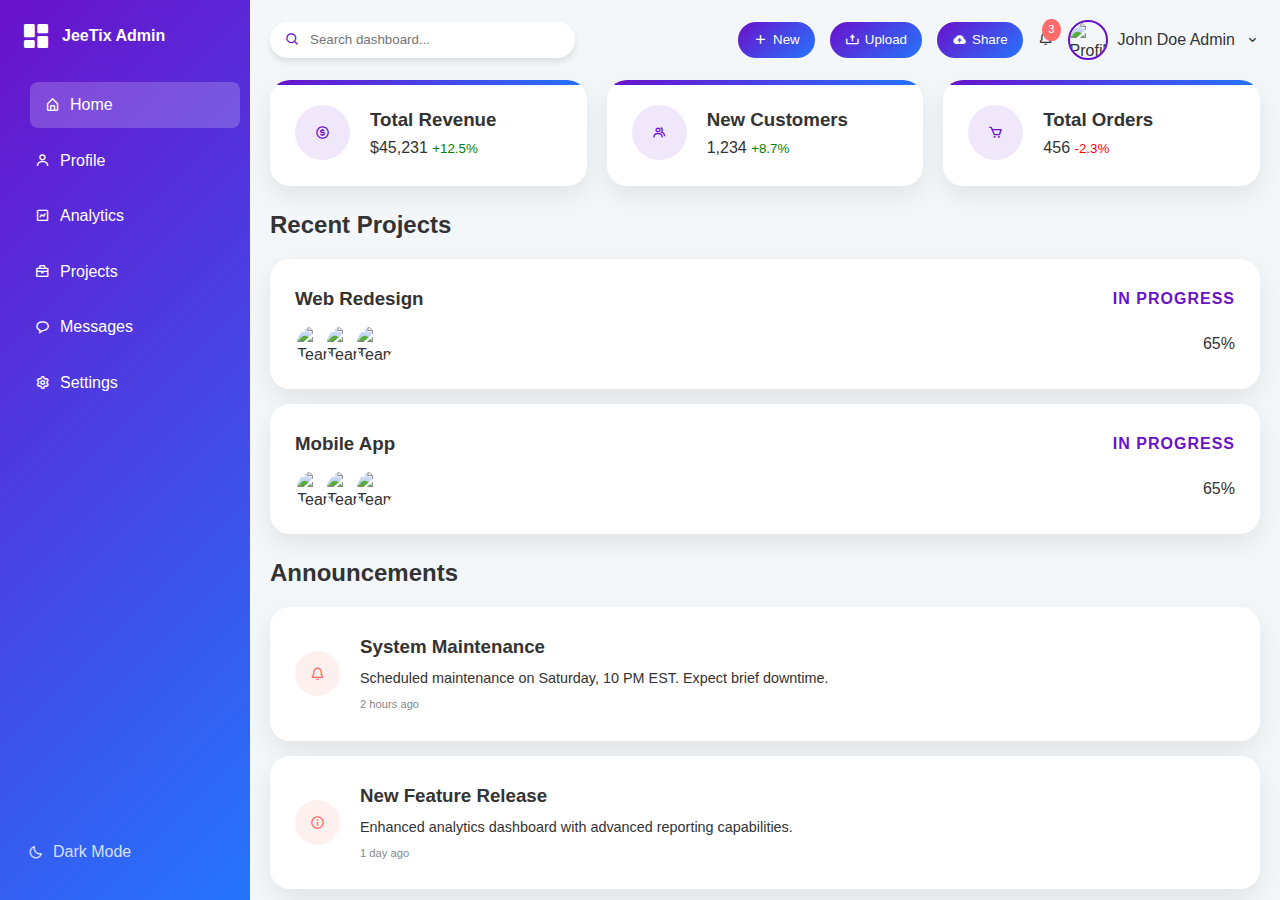
==== commit f1a2d4af: "Fixed some css bugs. Now updated!" ====
--- a/index.html
+++ b/index.html
@@ -17,7 +17,7 @@
         <!-- Sidebar Navigation -->
         <aside class="sidebar">
             <div class="sidebar-close" aria-label="Close Menu">
-                <i id="x-button" class='bx bx-x'></i>
+                <i class='bx bx-x'></i>
             </div>
             <div class="logo-container">
                 <div class="logo">
--- a/assets/styles/styles.css
+++ b/assets/styles/styles.css
@@ -72,7 +72,7 @@
 }
 
 body.dark-mode *::-webkit-scrollbar {
-  width: 8px;
+  width: 0.5rem;
 }
 
 body.dark-mode *::-webkit-scrollbar-thumb {
@@ -242,7 +242,7 @@
 }
 
 /* Responsive Adjustments */
-@media screen and (max-width: 1024px) {
+@media screen and (max-width: 64rem) {
   body.dark-mode .sidebar {
     background: var(--bg-dark-secondary);
   }
@@ -259,33 +259,33 @@
 /* Dashboard Container */
 .dashboard-container {
   display: grid;
-  grid-template-columns: 250px 1fr;
+  grid-template-columns: 15.625rem 1fr;
   height: 100vh;
-  max-width: 1920px;
+  max-width: 120rem;
   margin: 0 auto;
   overflow: hidden;
-}
-
-#x-button {
-  font-size: 25px;
 }
 
 /* Mobile Menu Toggle */
 .mobile-menu-toggle {
   display: none;
   position: fixed;
-  top: 15px;
-  left: 15px;
+  top: 0.938rem;
+  left: 0.938rem;
   z-index: 1100;
   background: linear-gradient(135deg, var(--primary-color), var(--secondary-color));
   color: white;
-  padding: 12px;
+  padding: 0.75rem;
   border-radius: 50%;
   box-shadow: 0 4px 6px rgba(0,0,0,0.2);
   cursor: pointer;
   transition: all var(--transition-speed) ease;
 }
 
+.mobile-menu-toggle i {
+  font-size: 1.4rem;
+}
+
 .mobile-menu-toggle:hover {
   transform: rotate(90deg);
   box-shadow: 0 6px 8px rgba(0,0,0,0.3);
@@ -295,7 +295,7 @@
 .sidebar {
   background: linear-gradient(135deg, var(--primary-color), var(--secondary-color));
   color: white;
-  padding: 20px;
+  padding: 1.25rem;
   display: flex;
   flex-direction: column;
   position: relative;
@@ -305,15 +305,19 @@
 .sidebar-close {
   display: none;
   position: absolute;
-  top: 15px;
-  right: 15px;
+  top: 0.938rem;
+  right: 0.938rem;
   color: white;
   cursor: pointer;
   font-size: 1.5rem;
 }
 
+.sidebar-close i {
+  font-size: 1.4rem;
+}
+
 .logo-container {
-  margin-bottom: 30px;
+  margin-bottom: 1.875rem;
   display: flex;
   align-items: center;
 }
@@ -321,7 +325,7 @@
 .logo {
   display: flex;
   align-items: center;
-  gap: 10px;
+  gap: 0.625rem;
   font-weight: bold;
 }
 
@@ -334,7 +338,7 @@
   list-style: none;
   display: flex;
   flex-direction: column;
-  gap: 10px;
+  gap: 0.625rem;
 }
 
 .sidebar nav ul li {
@@ -344,10 +348,10 @@
 .sidebar nav ul li a {
   display: flex;
   align-items: center;
-  gap: 10px;
+  gap: 0.625rem;
   color: white;
   text-decoration: none;
-  padding: 10px 15px;
+  padding: 0.625rem 0.938rem;
   border-radius: 8px;
   transition: all var(--transition-speed) ease;
 }
@@ -360,14 +364,14 @@
 
 .sidebar-footer {
   margin-top: auto;
-  padding: 15px 0;
+  padding: 0.938rem 0;
   margin-left: 0.5rem;
 }
 
 .theme-toggle {
   display: flex;
   align-items: center;
-  gap: 10px;
+  gap: 0.625rem;
   cursor: pointer;
   opacity: 0.8;
   transition: opacity var(--transition-speed) ease;
@@ -380,7 +384,7 @@
 /* Main Content */
 .main-content {
   background-color: var(--bg-light);
-  padding: 20px;
+  padding: 1.25rem;
   overflow-x: hidden;
 }
 
@@ -389,15 +393,15 @@
   display: flex;
   justify-content: space-between;
   align-items: center;
-  margin-bottom: 20px;
-  gap: 20px;
+  margin-bottom: 1.25rem;
+  gap: 1.25rem;
   background: transparent;
 }
 
 .header-left, .header-right {
   display: flex;
   align-items: center;
-  gap: 15px;
+  gap: 0.938rem;
 }
 
 .search-wrapper {
@@ -405,18 +409,18 @@
   align-items: center;
   background: white;
   border-radius: 30px;
-  padding: 10px 15px;
+  padding: 0.625rem 0.938rem;
   box-shadow: 0 4px 6px rgba(0,0,0,0.1);
 }
 
 .search-wrapper i {
-  margin-right: 10px;
+  margin-right: 0.625rem;
   color: var(--primary-color);
 }
 
 .search-wrapper input {
   border: none;
-  width: 250px;
+  width: 15.625rem;
 }
 
 .quick-actions {
@@ -424,8 +428,8 @@
   align-items: center;
   flex-wrap: wrap;
   justify-content: center;
-  gap: 15px;
-  max-width: 600px;
+  gap: 0.938rem;
+  max-width: 37.5rem;
   margin: 0 auto;
 }
 
@@ -436,11 +440,11 @@
 .create-btn {
   display: flex;
   align-items: center;
-  gap: 5px;
+  gap: 0.313rem;
   background: linear-gradient(135deg, var(--primary-color), var(--secondary-color));
   color: white;
   border: none;
-  padding: 10px 15px;
+  padding: 0.625rem 0.938rem;
   border-radius: 30px;
   cursor: pointer;
   transition: transform var(--transition-speed) ease;
@@ -451,7 +455,7 @@
 }
 
 .bx {
-  font-size: 15px;
+  font-size: 0.938rem;
 }
 
 .notifications-wrapper {
@@ -465,48 +469,48 @@
 
 .notification-badge {
   position: absolute;
-  top: -8px;
-  right: -8px;
+  top: -0.5rem;
+  right: -0.5rem;
   background-color: var(--accent-color);
   color: white;
   border-radius: 50%;
-  padding: 2px 6px;
+  padding: 0.125rem 0.375rem;
   font-size: 0.7rem;
 }
 
 .profile-wrapper {
   display: flex;
   align-items: center;
-  gap: 10px;
+  gap: 0.625rem;
   cursor: pointer;
 }
 
 .profile-img {
   border-radius: 50%;
   border: 2px solid var(--primary-color);
-  width: 40px;
-  height: 40px;
+  width: 2.5rem;
+  height: 2.5rem;
 }
 
 /* Dashboard Grid */
 .dashboard-grid {
   display: grid;
-  gap: 20px;
+  gap: 1.25rem;
 }
 
 .stats-overview {
   display: grid;
-  grid-template-columns: repeat(auto-fit, minmax(250px, 1fr));
-  gap: 20px;
+  grid-template-columns: repeat(auto-fit, minmax(15.625rem, 1fr));
+  gap: 1.25rem;
 }
 
 .stat-card {
   background: white;
   border-radius: 20px;
-  padding: 25px;
-  display: flex;
-  align-items: center;
-  gap: 20px;
+  padding: 1.563rem;
+  display: flex;
+  align-items: center;
+  gap: 1.25rem;
   box-shadow: var(--card-shadow-light);
   position: relative;
   overflow: hidden;
@@ -519,7 +523,7 @@
   top: 0;
   left: 0;
   width: 100%;
-  height: 5px;
+  height: 0.313rem;
   background: var(--primary-gradient);
 }
 
@@ -531,7 +535,7 @@
 .stat-icon {
   background: rgba(106, 17, 203, 0.1);
   color: var(--primary-color);
-  padding: 20px;
+  padding: 1.25rem;
   border-radius: 50%;
   display: flex;
   align-items: center;
@@ -557,18 +561,18 @@
 
 /* Recent Projects */
 .recent-projects h2 {
-  margin-bottom: 15px;
+  margin-bottom: 0.938rem;
 }
 
 .project-list {
   display: grid;
-  gap: 15px;
+  gap: 0.938rem;
 }
 
 .project-card {
   background: white;
   border-radius: 20px;
-  padding: 25px;
+  padding: 1.563rem;
   box-shadow: var(--card-shadow-light);
   position: relative;
   overflow: hidden;
@@ -581,7 +585,7 @@
   bottom: 0;
   left: 0;
   width: 100%;
-  height: 5px;
+  height: 0.313rem;
   background: var(--primary-gradient);
   transform: scaleX(0);
   transform-origin: right;
@@ -597,7 +601,7 @@
   display: flex;
   justify-content: space-between;
   align-items: center;
-  margin-bottom: 10px;
+  margin-bottom: 0.625rem;
 }
 
 .project-card:hover::after {
@@ -608,12 +612,12 @@
 .project-status {
   font-weight: 600;
   text-transform: uppercase;
-  letter-spacing: 1px;
+  letter-spacing: 0.063rem;
 }
 
 .project-progress .progress-bar {
   background: var(--bg-light);
-  height: 8px;
+  height: 0.5rem;
   border-radius: 10px;
   overflow: hidden;
   box-shadow: inset 0 2px 4px rgba(0,0,0,0.1);
@@ -641,27 +645,27 @@
 
 .project-team img {
   border-radius: 50%;
-  margin-right: -10px;
+  margin-right: -0.625rem;
   border: 2px solid white;
 }
 
 .project-team-img {
   border-radius: 50%;
-  margin-right: -10px;
+  margin-right: -0.625rem;
   border: 2px solid white;
-  width: 40px;
-  height: 40px;
+  width: 2.5rem;
+  height: 2.5rem;
 }
 
 .project-progress {
   display: flex;
   align-items: center;
-  gap: 10px;
+  gap: 0.625rem;
 }
 
 .project-progress .progress-bar {
-  width: 100px;
-  height: 5px;
+  width: 6.25rem;
+  height: 0.313rem;
   background: var(--bg-light);
   border-radius: 10px;
   overflow: hidden;
@@ -677,22 +681,22 @@
 /* Announcements Section */
 .announcements h2,
 .trending-items h2 {
-  margin-bottom: 15px;
+  margin-bottom: 0.938rem;
 }
 
 .announcements-list,
 .trending-list {
   display: grid;
-  gap: 15px;
+  gap: 0.938rem;
 }
 
 .announcement-card {
   background: white;
   border-radius: 20px;
-  padding: 25px;
-  display: flex;
-  align-items: center;
-  gap: 20px;
+  padding: 1.563rem;
+  display: flex;
+  align-items: center;
+  gap: 1.25rem;
   box-shadow: var(--card-shadow-light);
   position: relative;
   overflow: hidden;
@@ -705,7 +709,7 @@
   top: 0;
   left: 0;
   width: 100%;
-  height: 5px;
+  height: 0.313rem;
   background: var(--secondary-gradient);
   transform: scaleX(0);
   transform-origin: right;
@@ -725,7 +729,7 @@
 .announcement-icon {
   background: rgba(255, 107, 107, 0.1);
   color: var(--accent-color);
-  padding: 15px;
+  padding: 0.938rem;
   border-radius: 50%;
   display: flex;
   align-items: center;
@@ -738,7 +742,7 @@
 }
 
 .announcement-content h3 {
-  margin-bottom: 5px;
+  margin-bottom: 0.313rem;
 }
 
 .announcement-content p {
@@ -757,8 +761,8 @@
   border-radius: 20px;
   display: flex;
   align-items: center;
-  gap: 20px;
-  padding: 25px;
+  gap: 1.25rem;
+  padding: 1.563rem;
   box-shadow: var(--card-shadow-light);
   position: relative;
   overflow: hidden;
@@ -771,7 +775,7 @@
   bottom: 0;
   left: 0;
   width: 100%;
-  height: 5px;
+  height: 0.313rem;
   background: var(--secondary-gradient);
   transform: scaleX(0);
   transform-origin: right;
@@ -789,8 +793,8 @@
 }
 
 .trending-image {
-  width: 80px;
-  height: 80px;
+  width: 5rem;
+  height: 5rem;
   object-fit: cover;
   transition: transform 0.4s ease;
   border-radius: 15px;
@@ -801,18 +805,18 @@
 }
 
 .trending-details h3 {
-  margin-bottom: 5px;
+  margin-bottom: 0.313rem;
 }
 
 .trending-details p {
   color: var(--text-light);
   font-size: 0.9rem;
-  margin-bottom: 10px;
+  margin-bottom: 0.625rem;
 }
 
 .trending-stats {
   display: flex;
-  gap: 15px;
+  gap: 0.938rem;
   color: #888;
   font-size: 0.8rem;
 }
@@ -820,7 +824,7 @@
 .trending-stats span {
   display: flex;
   align-items: center;
-  gap: 5px;
+  gap: 0.313rem;
 }
 
 .trending-stats i {
@@ -854,15 +858,12 @@
 .dashboard-grid > section > *:nth-child(3) { animation-delay: 0.2s; }
 .dashboard-grid > section > *:nth-child(4) { animation-delay: 0.3s; }
 
-/* Responsive adjustments */
-@media screen and (max-width: 1024px) {
+/* Responsive Design */
+@media screen and (max-width: 64rem) {
   .dashboard-grid {
     grid-template-columns: 1fr;
   }
-}
-
-/* Responsive Design */
-@media screen and (max-width: 1024px) {
+
   .dashboard-container {
     grid-template-columns: 1fr;
   }
@@ -870,8 +871,8 @@
   .sidebar {
     position: fixed;
     top: 0;
-    left: -250px;
-    width: 250px;
+    left: -15.625rem;
+    width: 15.625rem;
     height: 100vh;
     z-index: 1000;
     transition: left var(--transition-speed) ease;
@@ -904,7 +905,7 @@
   }
   
   .search-wrapper {
-    margin-left: 60px;
+    margin-left: 3.75rem;
   }
 }
 
@@ -921,11 +922,11 @@
 
 /* Form Specific Styles */
 .form-container {
-  max-width: 600px;
-  margin: 50px auto;
+  max-width: 37.5rem;
+  margin: 3.125rem auto;
   background: white;
   border-radius: 20px;
-  padding: 30px;
+  padding: 1.875rem;
   box-shadow: var(--card-shadow-light);
   transition: all 0.4s cubic-bezier(0.175, 0.885, 0.32, 1.275);
 }
@@ -945,18 +946,18 @@
 }
 
 .form-group {
-  margin-bottom: 20px;
+  margin-bottom: 1.25rem;
 }
 
 .form-group label {
   display: block;
-  margin-bottom: 10px;
+  margin-bottom: 0.625rem;
   font-weight: 600;
 }
 
 .form-control {
   width: 100%;
-  padding: 12px 15px;
+  padding: 0.75rem 0.938rem;
   border: 1px solid var(--border-color);
   border-radius: 8px;
   transition: all 0.3s ease;
@@ -976,21 +977,21 @@
 .error-message {
   color: var(--accent-color);
   font-size: 0.8rem;
-  margin-top: 5px;
+  margin-top: 0.313rem;
   animation: slideIn 0.3s ease-out;
 }
 
 .form-navigation {
   display: flex;
   justify-content: space-between;
-  margin-top: 20px;
+  margin-top: 1.25rem;
 }
 
 .form-btn {
   background: var(--primary-gradient);
   color: white;
   border: none;
-  padding: 12px 20px;
+  padding: 0.75rem 1.25rem;
   border-radius: 30px;
   cursor: pointer;
   transition: transform 0.3s ease;
@@ -1005,8 +1006,8 @@
 }
 
 #submissionSummary {
-  margin-top: 30px;
-  padding: 20px;
+  margin-top: 1.875rem;
+  padding: 1.25rem;
   background: var(--bg-light);
   border-radius: 15px;
   animation: fadeIn 0.5s ease-out;
@@ -1017,9 +1018,9 @@
   color: var(--text-dark);
 }
 
-@media screen and (max-width: 768px) {
+@media screen and (max-width: 48rem) {
   .form-container {
       width: 90%;
-      padding: 20px;
+      padding: 1.25rem;
   }
 }